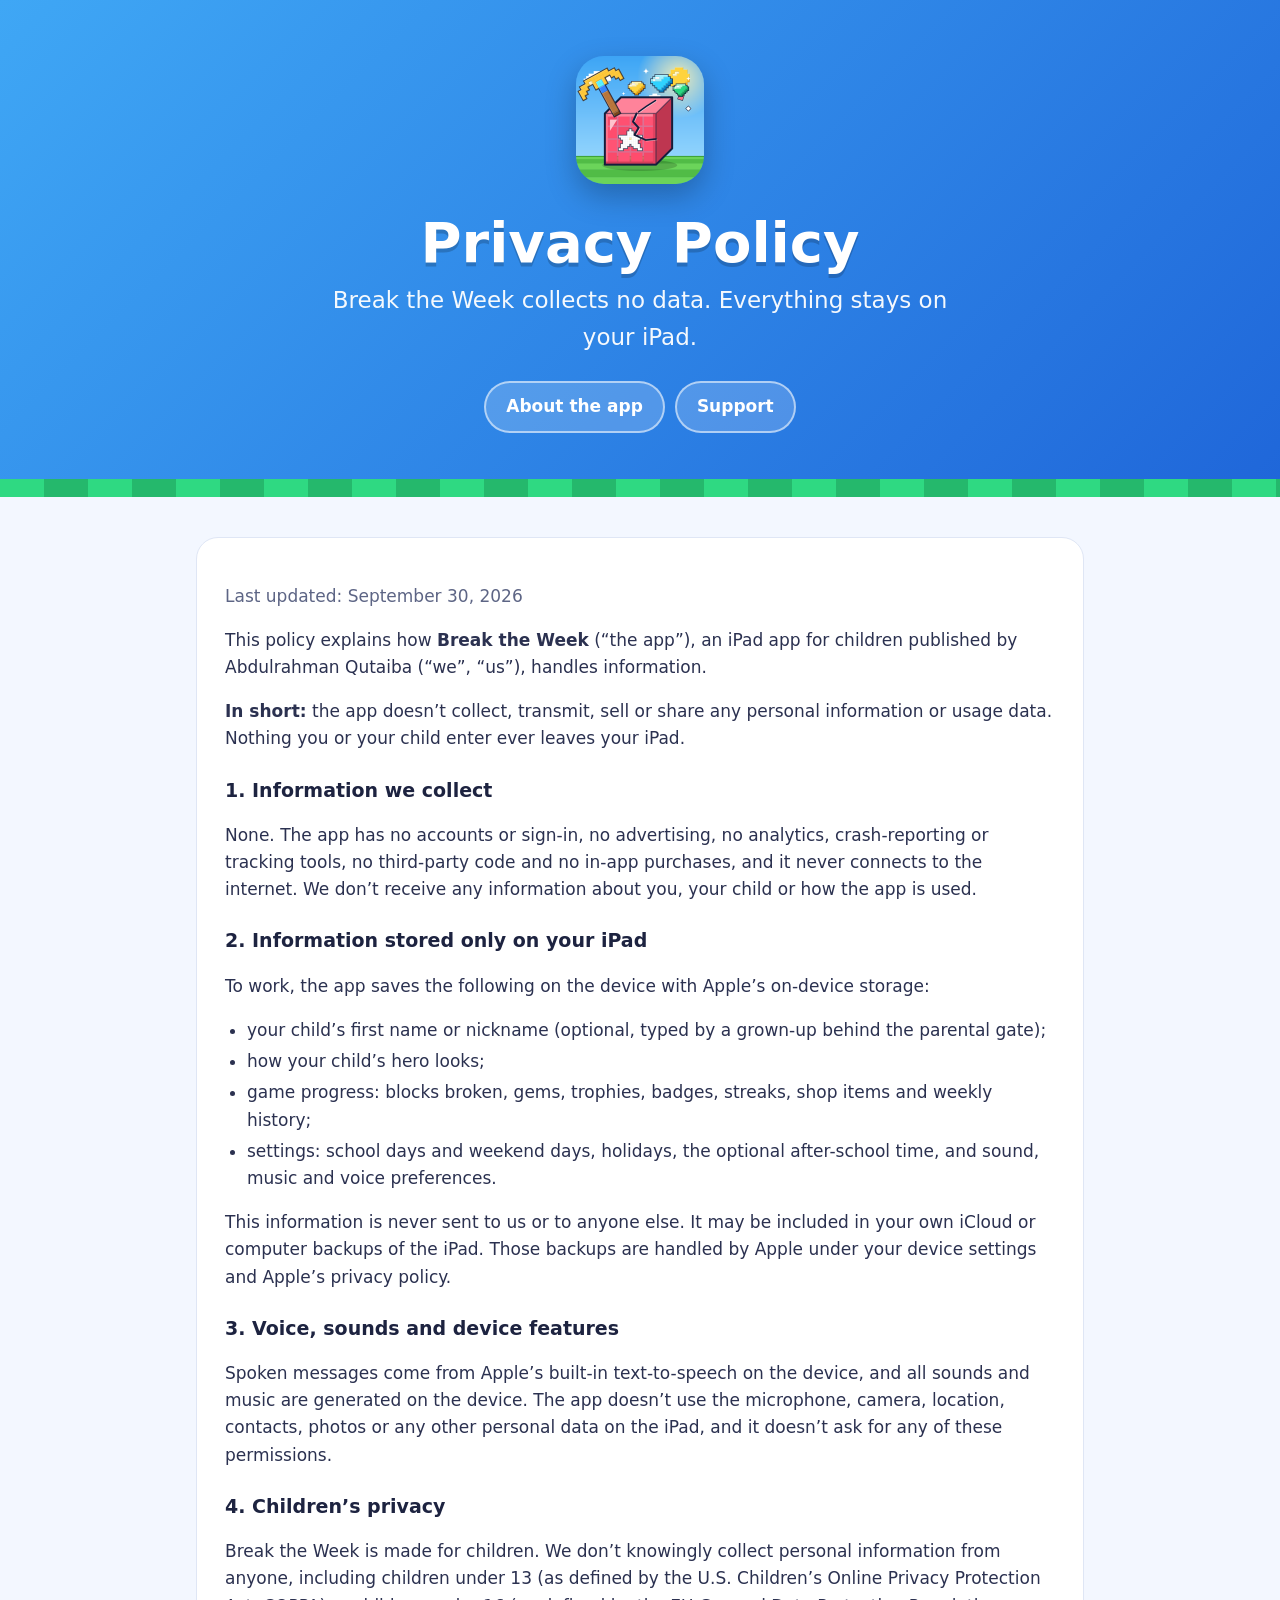
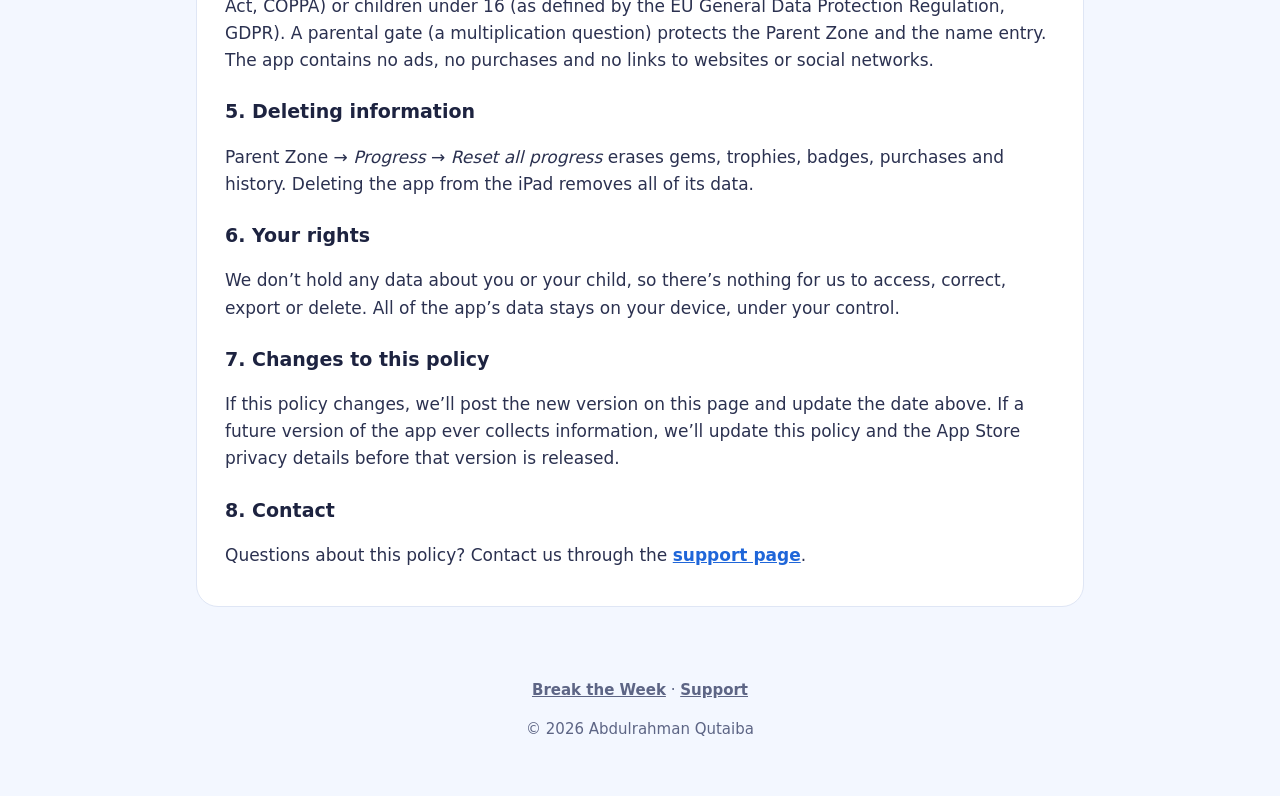
==== privacy.html @ 9a0e48b4 "Add Break the Week support, privacy and product pages Co-Authored-By: Claude Opus 5.5 <noreply@anthr" ====
<!DOCTYPE html>
<html lang="en">
<head>
  <meta charset="utf-8">
  <meta name="viewport" content="width=device-width, initial-scale=1">
  <title>Break the Week Privacy Policy</title>
  <meta name="description" content="Privacy policy for Break the Week. The app collects no data: no accounts, no ads, no tracking, and it works completely offline.">
  <link rel="icon" type="image/png" href="images/icon.png">
  <link rel="apple-touch-icon" href="images/icon.png">
  <link rel="stylesheet" href="style.css">
</head>
<body>
  <header class="hero">
    <img class="icon" src="images/icon.png" alt="Break the Week app icon" width="128" height="128">
    <h1>Privacy Policy</h1>
    <p class="tagline">Break the Week collects no data. Everything stays on your iPad.</p>
    <nav class="top">
      <a href="index.html">About the app</a>
      <a href="support.html">Support</a>
    </nav>
  </header>

  <main>
    <section>
      <p class="muted">Last updated: September 30, 2026</p>
      <p>This policy explains how <strong>Break the Week</strong> (&ldquo;the app&rdquo;), an iPad app for children published by Abdulrahman Qutaiba (&ldquo;we&rdquo;, &ldquo;us&rdquo;), handles information.</p>
      <p><strong>In short:</strong> the app doesn&rsquo;t collect, transmit, sell or share any personal information or usage data. Nothing you or your child enter ever leaves your iPad.</p>

      <h3>1. Information we collect</h3>
      <p>None. The app has no accounts or sign-in, no advertising, no analytics, crash-reporting or tracking tools, no third-party code and no in-app purchases, and it never connects to the internet. We don&rsquo;t receive any information about you, your child or how the app is used.</p>

      <h3>2. Information stored only on your iPad</h3>
      <p>To work, the app saves the following on the device with Apple&rsquo;s on-device storage:</p>
      <ul>
        <li>your child&rsquo;s first name or nickname (optional, typed by a grown-up behind the parental gate);</li>
        <li>how your child&rsquo;s hero looks;</li>
        <li>game progress: blocks broken, gems, trophies, badges, streaks, shop items and weekly history;</li>
        <li>settings: school days and weekend days, holidays, the optional after-school time, and sound, music and voice preferences.</li>
      </ul>
      <p>This information is never sent to us or to anyone else. It may be included in your own iCloud or computer backups of the iPad. Those backups are handled by Apple under your device settings and Apple&rsquo;s privacy policy.</p>

      <h3>3. Voice, sounds and device features</h3>
      <p>Spoken messages come from Apple&rsquo;s built-in text-to-speech on the device, and all sounds and music are generated on the device. The app doesn&rsquo;t use the microphone, camera, location, contacts, photos or any other personal data on the iPad, and it doesn&rsquo;t ask for any of these permissions.</p>

      <h3>4. Children&rsquo;s privacy</h3>
      <p>Break the Week is made for children. We don&rsquo;t knowingly collect personal information from anyone, including children under 13 (as defined by the U.S. Children&rsquo;s Online Privacy Protection Act, COPPA) or children under 16 (as defined by the EU General Data Protection Regulation, GDPR). A parental gate (a multiplication question) protects the Parent Zone and the name entry. The app contains no ads, no purchases and no links to websites or social networks.</p>

      <h3>5. Deleting information</h3>
      <p>Parent Zone &rarr; <em>Progress</em> &rarr; <em>Reset all progress</em> erases gems, trophies, badges, purchases and history. Deleting the app from the iPad removes all of its data.</p>

      <h3>6. Your rights</h3>
      <p>We don&rsquo;t hold any data about you or your child, so there&rsquo;s nothing for us to access, correct, export or delete. All of the app&rsquo;s data stays on your device, under your control.</p>

      <h3>7. Changes to this policy</h3>
      <p>If this policy changes, we&rsquo;ll post the new version on this page and update the date above. If a future version of the app ever collects information, we&rsquo;ll update this policy and the App Store privacy details before that version is released.</p>

      <h3>8. Contact</h3>
      <p>Questions about this policy? Contact us through the <a href="support.html">support page</a>.</p>
    </section>
  </main>

  <footer>
    <p><a href="index.html">Break the Week</a> &middot; <a href="support.html">Support</a></p>
    <p>&copy; 2026 Abdulrahman Qutaiba</p>
  </footer>
</body>
</html>
---- style.css ----
:root {
  --sky: #3fa7f5;
  --sky-deep: #1f66d9;
  --gold: #ffba29;
  --berry: #ff4f6e;
  --grass: #2fd982;
  --ink: #1d2340;
  --text: #2b3150;
  --muted: #5d6585;
  --card: #ffffff;
  --page: #f3f7ff;
  --line: #dfe6f5;
  color-scheme: light dark;
}

@media (prefers-color-scheme: dark) {
  :root {
    --ink: #f4f6ff;
    --text: #e3e7f7;
    --muted: #a6aecb;
    --card: #1d2340;
    --page: #121629;
    --line: #2d3558;
  }
}

* { box-sizing: border-box; }

body {
  margin: 0;
  background: var(--page);
  color: var(--text);
  font: 17px/1.6 ui-rounded, "SF Pro Rounded", system-ui, -apple-system, "Segoe UI", Roboto, sans-serif;
  -webkit-font-smoothing: antialiased;
}

a { color: var(--sky-deep); font-weight: 600; }
@media (prefers-color-scheme: dark) { a { color: #7cc4ff; } }

.hero {
  background: linear-gradient(135deg, var(--sky) 0%, var(--sky-deep) 100%);
  color: #fff;
  padding: 56px 16px 64px;
  text-align: center;
  position: relative;
  overflow: hidden;
}

.hero::after {
  content: "";
  position: absolute;
  inset: auto 0 0 0;
  height: 18px;
  background: repeating-linear-gradient(90deg, var(--grass) 0 44px, #25b86c 44px 88px);
}

.hero img.icon {
  width: 128px;
  height: 128px;
  border-radius: 28px;
  box-shadow: 0 12px 30px rgba(0, 0, 0, 0.25);
}

.hero h1 {
  font-size: clamp(34px, 6vw, 56px);
  line-height: 1.1;
  margin: 20px 0 8px;
  font-weight: 900;
  text-shadow: 0 4px 0 rgba(0, 0, 0, 0.18);
}

.hero p.tagline {
  font-size: clamp(18px, 2.6vw, 23px);
  margin: 0 auto;
  max-width: 640px;
  opacity: 0.95;
}

nav.top {
  display: flex;
  justify-content: center;
  gap: 10px;
  flex-wrap: wrap;
  margin-top: 26px;
}

nav.top a,
a.button {
  display: inline-block;
  background: rgba(255, 255, 255, 0.18);
  color: #fff;
  padding: 10px 20px;
  border-radius: 999px;
  text-decoration: none;
  font-weight: 800;
  border: 2px solid rgba(255, 255, 255, 0.55);
}

nav.top a:hover { background: rgba(255, 255, 255, 0.3); }

a.button.primary {
  background: var(--gold);
  border-color: var(--gold);
  color: #3b2600;
  box-shadow: 0 5px 0 #c98700;
}

main {
  max-width: 920px;
  margin: 0 auto;
  padding: 40px 16px 24px;
}

section {
  background: var(--card);
  border: 1px solid var(--line);
  border-radius: 22px;
  padding: 28px 28px 20px;
  margin-bottom: 24px;
}

h2 {
  color: var(--ink);
  font-size: 27px;
  line-height: 1.2;
  margin: 0 0 12px;
  font-weight: 900;
}

h3 {
  color: var(--ink);
  font-size: 19px;
  margin: 22px 0 4px;
  font-weight: 800;
}

ul { padding-left: 22px; }
li { margin: 4px 0; }

.muted { color: var(--muted); }

.grid {
  display: grid;
  grid-template-columns: repeat(auto-fit, minmax(240px, 1fr));
  gap: 16px;
}

.feature {
  border-radius: 18px;
  padding: 18px 20px;
  color: #fff;
}

.feature h3 { color: #fff; margin-top: 0; }
.feature p { margin: 0; }
.feature.blue { background: linear-gradient(135deg, #3fa7f5, #1f66d9); }
.feature.orange { background: linear-gradient(135deg, #ff8c1a, #ff4f6e); }
.feature.purple { background: linear-gradient(135deg, #8f5cf7, #ff70b5); }
.feature.green { background: linear-gradient(135deg, #1fb5ab, #2fbf6b); }

.shots {
  display: grid;
  grid-template-columns: repeat(auto-fit, minmax(260px, 1fr));
  gap: 14px;
}

.shots img {
  width: 100%;
  height: auto;
  border-radius: 14px;
  display: block;
  border: 1px solid var(--line);
}

details {
  border-top: 1px solid var(--line);
  padding: 12px 0;
}

details:first-of-type { border-top: none; }

summary {
  cursor: pointer;
  font-weight: 800;
  color: var(--ink);
  font-size: 18px;
}

details p, details ul { margin: 8px 0 4px; }

.contact {
  text-align: center;
  background: linear-gradient(135deg, #fff4d6, #ffe3ea);
  border-color: #ffd9a0;
  color: #3b2d20;
}

.contact h2 { color: #3b2d20; }

@media (prefers-color-scheme: dark) {
  .contact { background: linear-gradient(135deg, #3a2f14, #3b1f2b); border-color: #5c4721; color: #f7e9d2; }
  .contact h2 { color: #f7e9d2; }
}

.contact a.button { color: #3b2600; }

footer {
  text-align: center;
  color: var(--muted);
  font-size: 15px;
  padding: 8px 16px 40px;
}

footer a { color: var(--muted); }

@media (max-width: 560px) {
  section { padding: 22px 18px 14px; border-radius: 18px; }
  .hero { padding-top: 40px; }
}
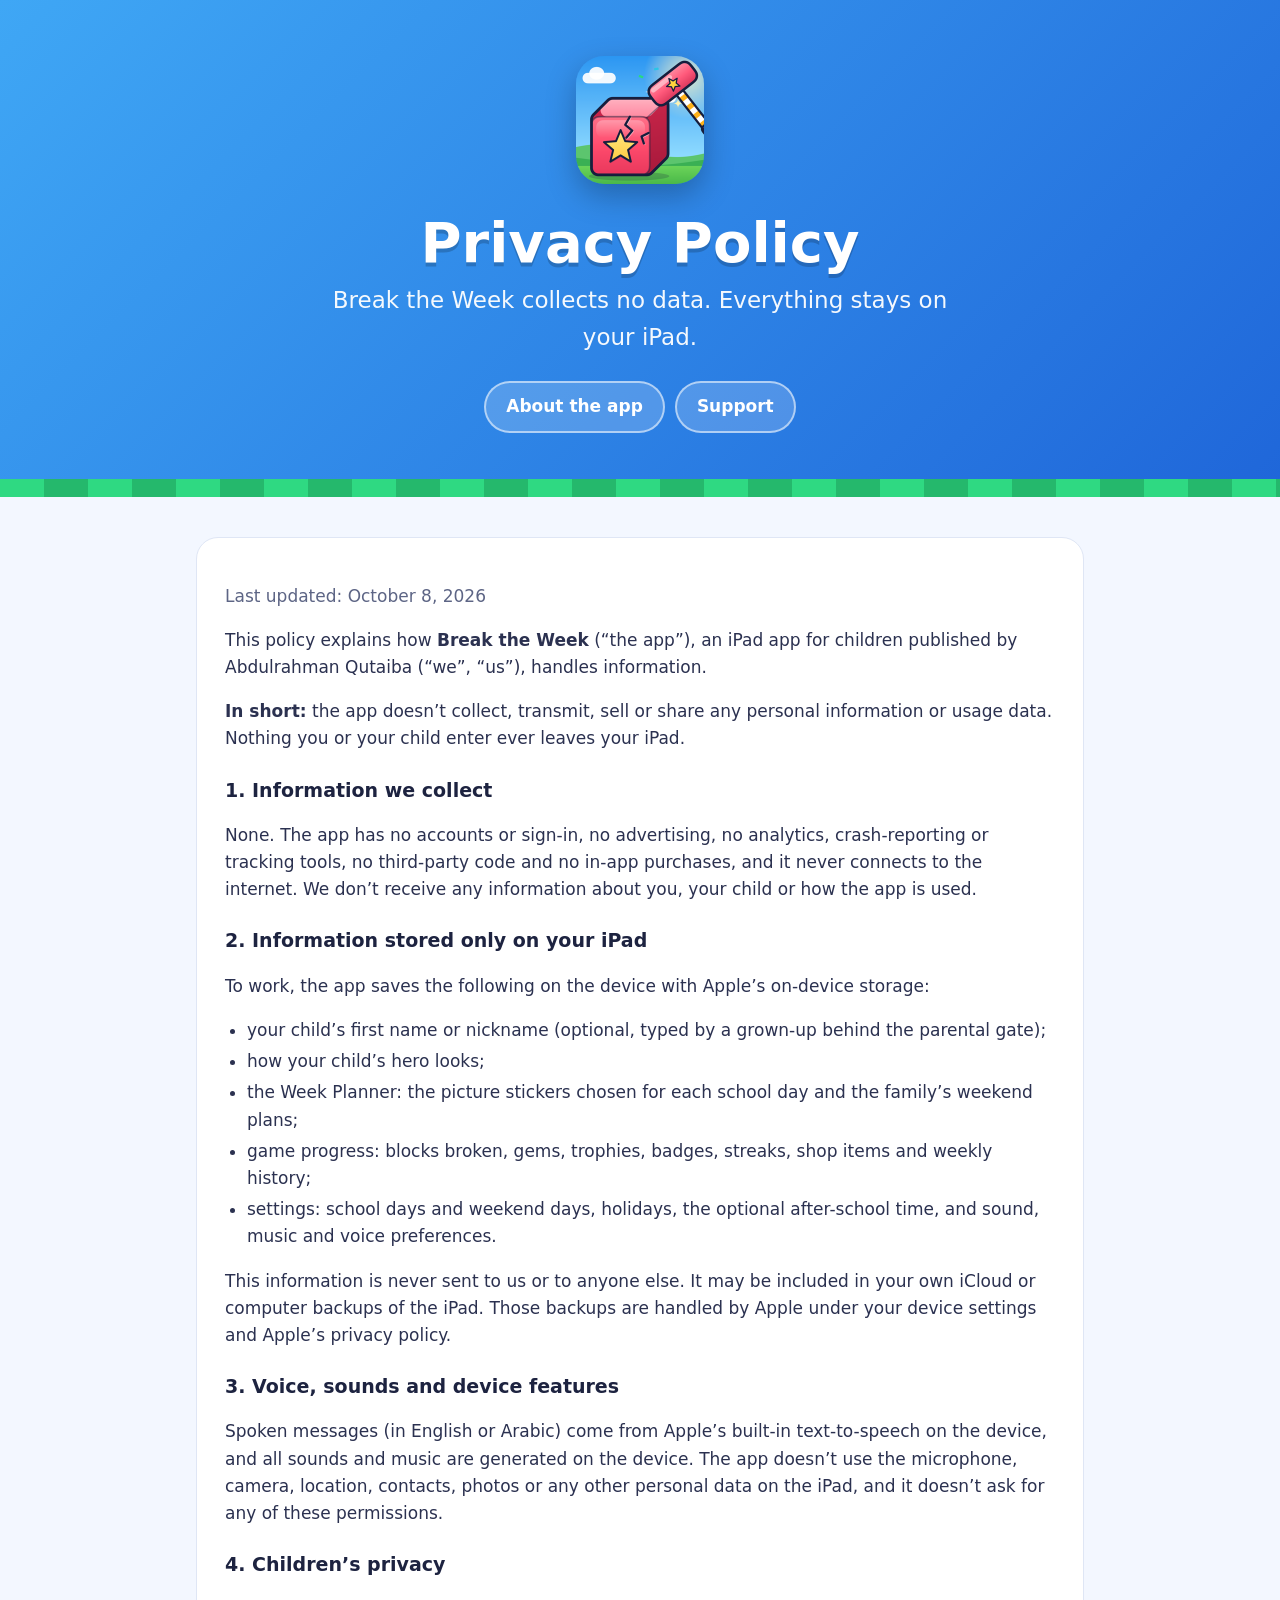
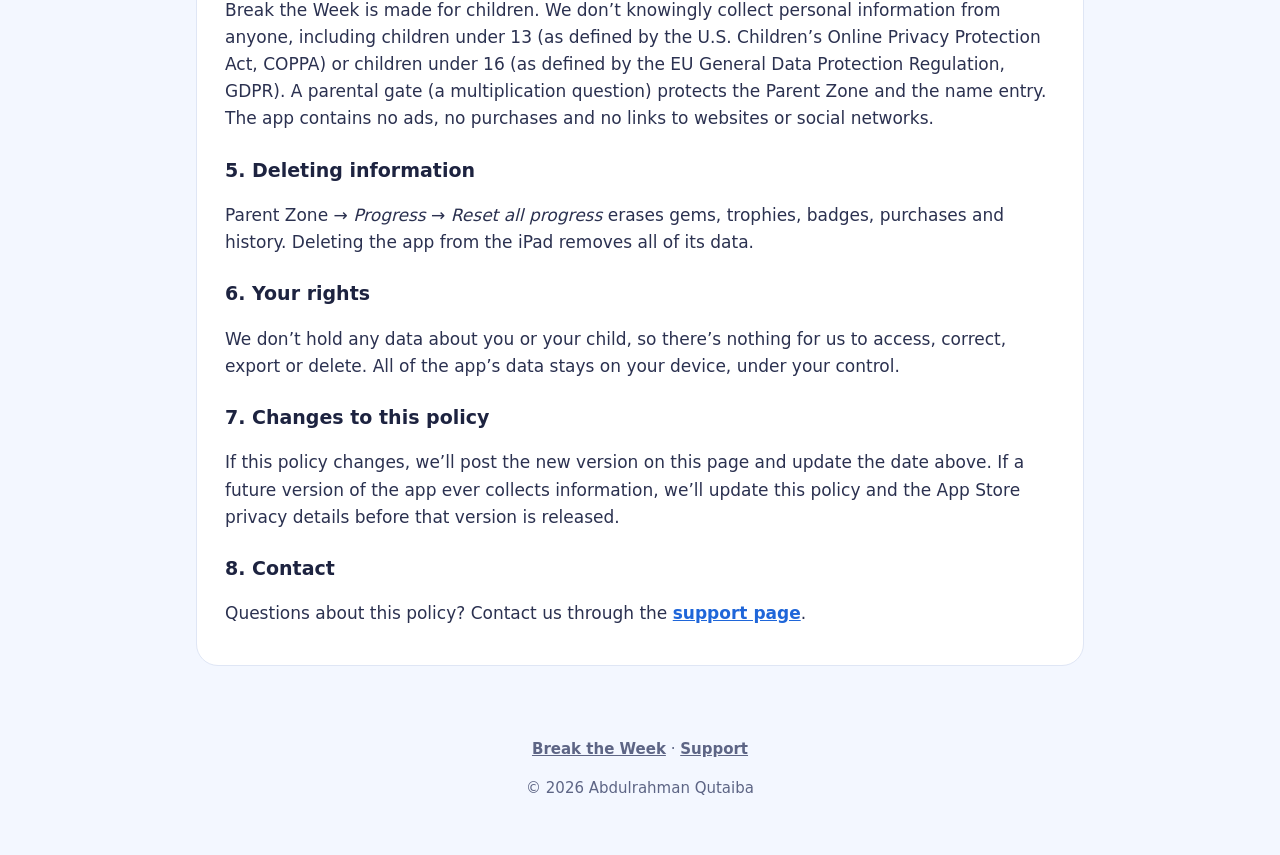
==== commit 4cafff0b: "Update the site for Break the Week 1.1 Week planner, Zaki the robot coach, English and Arabic, new i" ====
--- a/privacy.html
+++ b/privacy.html
@@ -22,7 +22,7 @@
 
   <main>
     <section>
-      <p class="muted">Last updated: September 30, 2026</p>
+      <p class="muted">Last updated: October 8, 2026</p>
       <p>This policy explains how <strong>Break the Week</strong> (&ldquo;the app&rdquo;), an iPad app for children published by Abdulrahman Qutaiba (&ldquo;we&rdquo;, &ldquo;us&rdquo;), handles information.</p>
       <p><strong>In short:</strong> the app doesn&rsquo;t collect, transmit, sell or share any personal information or usage data. Nothing you or your child enter ever leaves your iPad.</p>
 
@@ -34,13 +34,14 @@
       <ul>
         <li>your child&rsquo;s first name or nickname (optional, typed by a grown-up behind the parental gate);</li>
         <li>how your child&rsquo;s hero looks;</li>
+        <li>the Week Planner: the picture stickers chosen for each school day and the family&rsquo;s weekend plans;</li>
         <li>game progress: blocks broken, gems, trophies, badges, streaks, shop items and weekly history;</li>
         <li>settings: school days and weekend days, holidays, the optional after-school time, and sound, music and voice preferences.</li>
       </ul>
       <p>This information is never sent to us or to anyone else. It may be included in your own iCloud or computer backups of the iPad. Those backups are handled by Apple under your device settings and Apple&rsquo;s privacy policy.</p>
 
       <h3>3. Voice, sounds and device features</h3>
-      <p>Spoken messages come from Apple&rsquo;s built-in text-to-speech on the device, and all sounds and music are generated on the device. The app doesn&rsquo;t use the microphone, camera, location, contacts, photos or any other personal data on the iPad, and it doesn&rsquo;t ask for any of these permissions.</p>
+      <p>Spoken messages (in English or Arabic) come from Apple&rsquo;s built-in text-to-speech on the device, and all sounds and music are generated on the device. The app doesn&rsquo;t use the microphone, camera, location, contacts, photos or any other personal data on the iPad, and it doesn&rsquo;t ask for any of these permissions.</p>
 
       <h3>4. Children&rsquo;s privacy</h3>
       <p>Break the Week is made for children. We don&rsquo;t knowingly collect personal information from anyone, including children under 13 (as defined by the U.S. Children&rsquo;s Online Privacy Protection Act, COPPA) or children under 16 (as defined by the EU General Data Protection Regulation, GDPR). A parental gate (a multiplication question) protects the Parent Zone and the name entry. The app contains no ads, no purchases and no links to websites or social networks.</p>
